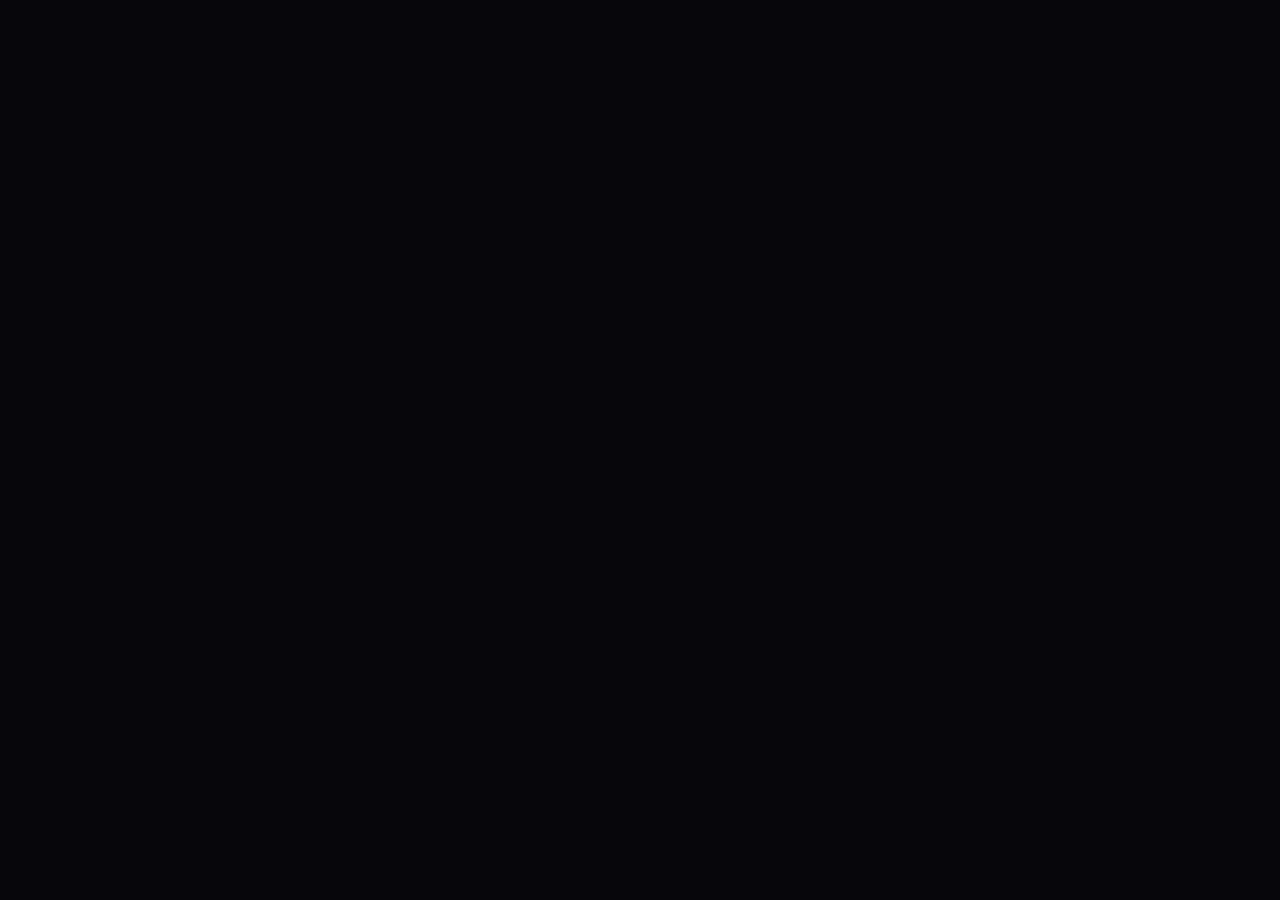
==== index.html @ 4f30ef03 "Update index.html" ====
<!DOCTYPE html>
<html lang="en">
<head>
  <meta charset="UTF-8" />
  <meta name="viewport" content="width=device-width, initial-scale=1.0, maximum-scale=1.0, user-scalable=no, viewport-fit=cover" />
  <meta name="theme-color" content="#07070b" />
  <title>BLACKMOON 0-1-0 // v0.9.9b</title>
  <style>
    :root {
      --ui-hue: 185;
      --accent: hsl(var(--ui-hue), 100%, 50%);
      --accent-glow: hsla(var(--ui-hue), 100%, 50%, 0.45);
      --accent-dim: hsla(var(--ui-hue), 100%, 50%, 0.15);
      --bg-dark: #07070b;
      --panel-bg: rgba(14, 14, 22, 0.92);
      --panel-border: rgba(255, 255, 255, 0.15);
      --text-main: #f5f5fa;
      --text-muted: #8b8b9e;
      --font-mono: "SF Mono", "Consolas", "Monaco", monospace;
    }

    * {
      box-sizing: border-box;
      margin: 0;
      padding: 0;
      user-select: none;
      -webkit-tap-highlight-color: transparent;
    }

    body {
      background-color: var(--bg-dark);
      color: var(--text-main);
      font-family: -apple-system, BlinkMacSystemFont, "Segoe UI", Roboto, sans-serif;
      overflow: hidden;
      height: 100vh;
      width: 100vw;
    }

    #visualizer-canvas {
      position: absolute;
      top: 0;
      left: 0;
      width: 100vw;
      height: 100vh;
      z-index: 1;
      display: block;
    }

    .screen-fade {
      position: absolute;
      inset: 0;
      background: radial-gradient(circle at center, transparent 35%, rgba(5, 5, 8, 0.6) 100%);
      pointer-events: none;
      z-index: 2;
    }

    /* Auto-fading HUD Layer */
    #hud-layer {
      position: absolute;
      inset: 0;
      z-index: 10;
      pointer-events: none;
      transition: opacity 0.6s ease, visibility 0.6s;
      opacity: 1 !important;
      visibility: visible !important;
    }

    #hud-layer.hud-idle {
      opacity: 0 !important;
      visibility: hidden !important;
    }

    header {
      position: absolute;
      top: 16px;
      left: 20px;
      right: 20px;
      display: flex;
      justify-content: space-between;
      align-items: center;
      pointer-events: auto;
    }

    .brand-group {
      display: flex;
      align-items: center;
      gap: 12px;
    }

    .brand-logo-svg {
      height: 32px;
      width: 44px;
      filter: drop-shadow(0 0 6px var(--accent-glow));
    }

    .brand-title {
      font-size: 1.15rem;
      letter-spacing: 3px;
      font-weight: 800;
      text-transform: uppercase;
      line-height: 1.1;
    }

    .brand-title span.accent-text {
      color: var(--accent);
      text-shadow: 0 0 10px var(--accent-glow);
    }

    .brand-sub {
      font-family: var(--font-mono);
      font-size: 0.68rem;
      color: var(--text-muted);
      letter-spacing: 1px;
    }

    .quick-viz-deck {
      display: flex;
      align-items: center;
      gap: 8px;
      background: var(--panel-bg);
      border: 1px solid var(--panel-border);
      border-radius: 6px;
      padding: 4px 10px;
      backdrop-filter: blur(12px);
    }

    .quick-viz-title {
      font-family: var(--font-mono);
      font-size: 0.72rem;
      color: var(--accent);
      min-width: 120px;
      text-align: center;
      text-transform: uppercase;
      letter-spacing: 1px;
    }

    .deck-container {
      position: absolute;
      bottom: 16px;
      left: 16px;
      right: 16px;
      display: flex;
      justify-content: space-between;
      align-items: stretch;
      gap: 14px;
      max-height: 40vh;
      pointer-events: auto;
    }

    .panel {
      background: var(--panel-bg);
      border: 1px solid var(--panel-border);
      border-radius: 8px;
      backdrop-filter: blur(16px);
      padding: 12px;
      display: flex;
      flex-direction: column;
      gap: 8px;
      overflow: hidden;
      flex: 1 1 0px;
      min-width: 250px;
      box-shadow: 0 8px 32px rgba(0, 0, 0, 0.45);
    }

    .panel-title {
      font-family: var(--font-mono);
      font-size: 0.72rem;
      text-transform: uppercase;
      letter-spacing: 1.5px;
      color: var(--accent);
      display: flex;
      justify-content: space-between;
      align-items: center;
      border-bottom: 1px solid var(--panel-border);
      padding-bottom: 6px;
    }

    .playlist-scroll {
      overflow-y: auto;
      flex: 1;
      display: flex;
      flex-direction: column;
      gap: 4px;
      padding-right: 4px;
    }

    .empty-msg {
      font-size: 0.75rem;
      color: var(--text-muted);
      text-align: center;
      margin-top: 25px;
      line-height: 1.4;
    }

    .queue-item {
      padding: 6px 8px;
      border-radius: 4px;
      font-size: 0.78rem;
      background: rgba(255, 255, 255, 0.04);
      cursor: pointer;
      display: flex;
      justify-content: space-between;
      align-items: center;
      transition: background 0.15s ease;
      gap: 6px;
    }

    .queue-item:hover {
      background: rgba(255, 255, 255, 0.08);
    }

    .queue-item.active {
      background: var(--accent-dim);
      border-left: 3px solid var(--accent);
      color: var(--accent);
    }

    .queue-title {
      white-space: nowrap;
      overflow: hidden;
      text-overflow: ellipsis;
      flex: 1;
    }

    .btn-remove-track {
      background: transparent;
      border: none;
      color: var(--text-muted);
      cursor: pointer;
      font-size: 0.8rem;
      padding: 2px 4px;
    }

    .btn-remove-track:hover {
      color: #ff5566;
    }

    .transport-center {
      align-items: center;
      justify-content: space-between;
    }

    .title-wrapper {
      width: 100%;
      overflow: hidden;
      position: relative;
      height: 22px;
      display: flex;
      align-items: center;
      justify-content: center;
    }

    .track-title {
      font-size: 0.95rem;
      font-weight: 700;
      white-space: nowrap;
      letter-spacing: 0.5px;
      display: inline-block;
    }

    .track-artist {
      font-size: 0.75rem;
      color: var(--accent);
      font-family: var(--font-mono);
      margin-top: 2px;
      letter-spacing: 0.5px
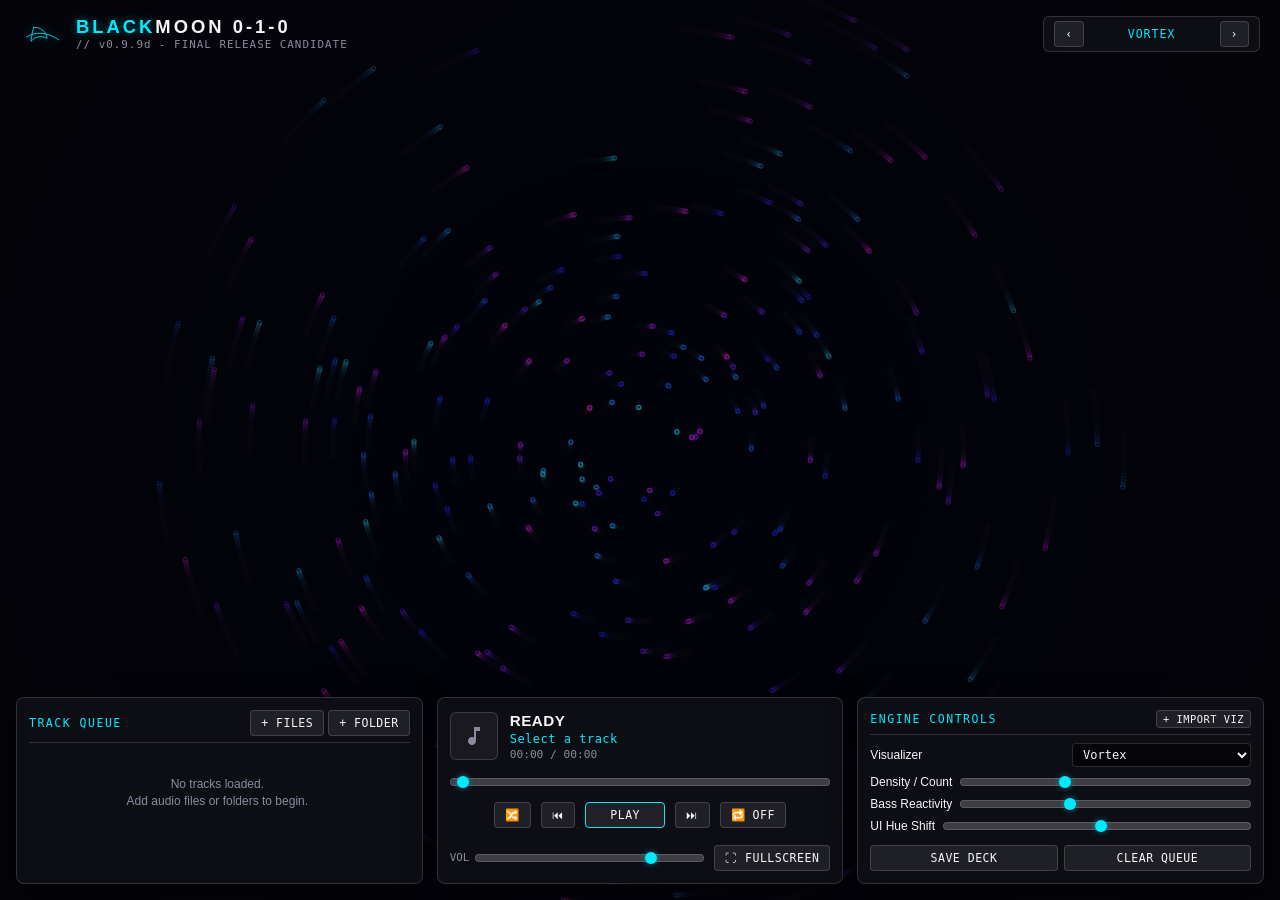
==== commit a7ab5ee2: "Update index.html" ====
--- a/index.html
+++ b/index.html
@@ -1,10 +1,12 @@
+index.html
+
 <!DOCTYPE html>
 <html lang="en">
 <head>
   <meta charset="UTF-8" />
   <meta name="viewport" content="width=device-width, initial-scale=1.0, maximum-scale=1.0, user-scalable=no, viewport-fit=cover" />
   <meta name="theme-color" content="#07070b" />
-  <title>BLACKMOON 0-1-0 // v0.9.9b</title>
+  <title>BLACKMOON 0-1-0 // v0.9.9d - FINAL RELEASE CANDIDATE</title>
   <style>
     :root {
       --ui-hue: 185;
@@ -12,7 +14,7 @@
       --accent-glow: hsla(var(--ui-hue), 100%, 50%, 0.45);
       --accent-dim: hsla(var(--ui-hue), 100%, 50%, 0.15);
       --bg-dark: #07070b;
-      --panel-bg: rgba(14, 14, 22, 0.92);
+      --panel-bg: rgba(14, 14, 22, 0.94);
       --panel-border: rgba(255, 255, 255, 0.15);
       --text-main: #f5f5fa;
       --text-muted: #8b8b9e;
@@ -54,20 +56,17 @@
       z-index: 2;
     }
 
-    /* Auto-fading HUD Layer */
     #hud-layer {
       position: absolute;
       inset: 0;
       z-index: 10;
       pointer-events: none;
-      transition: opacity 0.6s ease, visibility 0.6s;
-      opacity: 1 !important;
-      visibility: visible !important;
+      transition: opacity 0.6s ease;
+      opacity: 1;
     }
 
     #hud-layer.hud-idle {
-      opacity: 0 !important;
-      visibility: hidden !important;
+      opacity: 0;
     }
 
     header {
@@ -143,7 +142,7 @@
       justify-content: space-between;
       align-items: stretch;
       gap: 14px;
-      max-height: 40vh;
+      max-height: 42vh;
       pointer-events: auto;
     }
 
@@ -240,14 +239,54 @@
       justify-content: space-between;
     }
 
+    .now-playing-header {
+      display: flex;
+      align-items: center;
+      gap: 12px;
+      width: 100%;
+    }
+
+    .album-art-thumb {
+      width: 48px;
+      height: 48px;
+      border-radius: 6px;
+      background: rgba(255, 255, 255, 0.05);
+      border: 1px solid var(--panel-border);
+      flex-shrink: 0;
+      display: flex;
+      align-items: center;
+      justify-content: center;
+      overflow: hidden;
+    }
+
+    .album-art-thumb img {
+      width: 100%;
+      height: 100%;
+      object-fit: cover;
+      display: none;
+    }
+
+    .album-art-thumb svg {
+      width: 24px;
+      height: 24px;
+      fill: var(--text-muted);
+    }
+
+    .track-meta-wrap {
+      flex: 1;
+      overflow: hidden;
+      display: flex;
+      flex-direction: column;
+      justify-content: center;
+    }
+
     .title-wrapper {
       width: 100%;
       overflow: hidden;
       position: relative;
-      height: 22px;
+      height: 20px;
       display: flex;
       align-items: center;
-      justify-content: center;
     }
 
     .track-title {
@@ -258,9 +297,1246 @@
       display: inline-block;
     }
 
+    .track-title.marquee {
+      position: absolute;
+      will-change: transform;
+      animation: marquee-scroll 12s linear infinite;
+    }
+
+    @keyframes marquee-scroll {
+      0% { transform: translateX(100%); }
+      100% { transform: translateX(-100%); }
+    }
+
     .track-artist {
       font-size: 0.75rem;
       color: var(--accent);
       font-family: var(--font-mono);
       margin-top: 2px;
-      letter-spacing: 0.5px
+      letter-spacing: 0.5px;
+      white-space: nowrap;
+      overflow: hidden;
+      text-overflow: ellipsis;
+    }
+
+    .track-time {
+      font-family: var(--font-mono);
+      font-size: 0.7rem;
+      color: var(--text-muted);
+      margin-top: 2px;
+    }
+
+    .seek-bar-container {
+      width: 100%;
+      display: flex;
+      align-items: center;
+    }
+
+    .transport-buttons {
+      display: flex;
+      gap: 10px;
+      align-items: center;
+      justify-content: center;
+      width: 100%;
+    }
+
+    .transport-actions-row {
+      width: 100%;
+      display: flex;
+      justify-content: space-between;
+      align-items: center;
+      gap: 10px;
+    }
+
+    .vol-box {
+      display: flex;
+      align-items: center;
+      gap: 6px;
+      flex: 1;
+    }
+
+    .hud-label {
+      font-size: 0.68rem;
+      font-family: var(--font-mono);
+      color: var(--text-muted);
+    }
+
+    button, label.button {
+      background: rgba(255, 255, 255, 0.08);
+      border: 1px solid var(--panel-border);
+      color: var(--text-main);
+      padding: 5px 10px;
+      border-radius: 4px;
+      cursor: pointer;
+      font-size: 0.72rem;
+      font-family: var(--font-mono);
+      text-transform: uppercase;
+      letter-spacing: 0.5px;
+      transition: all 0.2s ease;
+      display: inline-flex;
+      align-items: center;
+      justify-content: center;
+    }
+
+    button:hover, label.button:hover {
+      background: var(--accent);
+      color: #050508;
+      border-color: var(--accent);
+      box-shadow: 0 0 10px var(--accent-glow);
+    }
+
+    button.active-toggle {
+      background: var(--accent-dim);
+      border-color: var(--accent);
+      color: var(--accent);
+    }
+
+    .btn-row {
+      display: flex;
+      gap: 6px;
+    }
+
+    .control-row {
+      display: flex;
+      justify-content: space-between;
+      align-items: center;
+      font-size: 0.75rem;
+      gap: 8px;
+    }
+
+    select, input[type="range"] {
+      background: rgba(0, 0, 0, 0.6);
+      border: 1px solid var(--panel-border);
+      color: var(--text-main);
+      border-radius: 4px;
+      padding: 3px 6px;
+      font-family: var(--font-mono);
+      font-size: 0.75rem;
+      outline: none;
+    }
+
+    input[type="range"] {
+      -webkit-appearance: none;
+      height: 4px;
+      background: rgba(255, 255, 255, 0.2);
+      flex: 1;
+    }
+
+    input[type="range"]::-webkit-slider-thumb {
+      -webkit-appearance: none;
+      width: 12px;
+      height: 12px;
+      border-radius: 50%;
+      background: var(--accent);
+      box-shadow: 0 0 6px var(--accent-glow);
+      cursor: pointer;
+    }
+
+    #file-upload-files, #file-upload-dir, #file-import-viz { display: none; }
+
+    @media (max-width: 860px) {
+      .deck-container {
+        flex-direction: column;
+        max-height: 52vh;
+        overflow-y: auto;
+      }
+      .panel { min-width: 100%; }
+      header { flex-direction: column; gap: 8px; align-items: flex-start; }
+    }
+  </style>
+</head>
+<body>
+
+  <canvas id="visualizer-canvas"></canvas>
+  <div class="screen-fade"></div>
+
+  <div id="hud-layer">
+    <header>
+      <div class="brand-group">
+        <svg class="brand-logo-svg" viewBox="0 0 120 72" aria-hidden="true">
+          <path d="M38 18c18-2 34 12 36 30-14-8-32-6-44 8 2-16 4-30 8-38z" fill="none" stroke="var(--accent)" stroke-width="2.2" stroke-linecap="round"/>
+          <path d="M18 44c28-18 62-10 88 8" fill="none" stroke="var(--accent)" stroke-width="2.2" stroke-linecap="round"/>
+        </svg>
+        <div>
+          <div class="brand-title"><span class="accent-text">BLACK</span>MOON 0-1-0</div>
+          <div class="brand-sub">// v0.9.9d - FINAL RELEASE CANDIDATE</div>
+        </div>
+      </div>
+
+      <div class="quick-viz-deck">
+        <button id="btn-quick-prev" type="button" title="Previous Visualizer">‹</button>
+        <div id="quick-viz-name" class="quick-viz-title">VORTEX</div>
+        <button id="btn-quick-next" type="button" title="Next Visualizer">›</button>
+      </div>
+    </header>
+
+    <div class="deck-container">
+      <!-- PANEL 1: QUEUE -->
+      <div class="panel">
+        <div class="panel-title">
+          <span>Track Queue</span>
+          <div style="display: flex; gap: 4px;">
+            <label for="file-upload-files" class="button" title="Add Audio Files">+ Files</label>
+            <input type="file" id="file-upload-files" multiple accept="audio/*,.mp3,.wav,.ogg,.flac,.m4a" />
+            <label for="file-upload-dir" class="button" title="Add Whole Folder">+ Folder</label>
+            <input type="file" id="file-upload-dir" webkitdirectory directory multiple />
+          </div>
+        </div>
+        <div class="playlist-scroll" id="queue-container">
+          <div class="empty-msg">No tracks loaded.<br>Add audio files or folders to begin.</div>
+        </div>
+      </div>
+
+      <!-- PANEL 2: TRANSPORT -->
+      <div class="panel transport-center">
+        <div class="now-playing-header">
+          <div class="album-art-thumb" id="art-container">
+            <svg id="art-placeholder" viewBox="0 0 24 24">
+              <path d="M12 3v10.55c-.59-.34-1.27-.55-2-.55-2.21 0-4 1.79-4 4s1.79 4 4 4 4-1.79 4-4V7h4V3h-6z"/>
+            </svg>
+            <img id="art-img" alt="Album Cover" />
+          </div>
+
+          <div class="track-meta-wrap">
+            <div class="title-wrapper" id="title-box">
+              <span class="track-title" id="display-title">READY</span>
+            </div>
+            <div class="track-artist" id="display-artist">Select a track</div>
+            <div class="track-time" id="display-time">00:00 / 00:00</div>
+          </div>
+        </div>
+
+        <div class="seek-bar-container">
+          <input type="range" id="slider-seek" min="0" max="100" step="0.1" value="0" />
+        </div>
+
+        <div class="transport-buttons">
+          <button id="btn-shuffle" type="button" title="Shuffle Queue">🔀</button>
+          <button id="btn-prev" type="button" title="Previous Track">⏮</button>
+          <button id="btn-play" type="button" style="min-width: 80px; border-color: var(--accent);" title="Play/Pause">Play</button>
+          <button id="btn-next" type="button" title="Next Track">⏭</button>
+          <button id="btn-repeat" type="button" title="Repeat Mode">🔁 Off</button>
+        </div>
+
+        <div class="transport-actions-row">
+          <div class="vol-box">
+            <span class="hud-label">VOL</span>
+            <input type="range" id="slider-volume" min="0" max="1" step="0.01" value="0.8" />
+          </div>
+          <button id="btn-fullscreen" type="button" title="Toggle Fullscreen (F11)">⛶ Fullscreen</button>
+        </div>
+      </div>
+
+      <!-- PANEL 3: CONTROLS -->
+      <div class="panel">
+        <div class="panel-title">
+          <span>Engine Controls</span>
+          <label for="file-import-viz" class="button" style="padding: 2px 6px; font-size: 0.65rem;" title="Import .milk or .json preset">+ Import Viz</label>
+          <input type="file" id="file-import-viz" accept=".milk,.json,.txt" />
+        </div>
+        <div class="control-row">
+          <span>Visualizer</span>
+          <select id="select-engine">
+            <option value="vortex">Vortex</option>
+            <option value="warp">Hyperspace (Classic)</option>
+            <option value="bars">Spectrum Bars (Grok)</option>
+            <option value="cybergrid">Reactive Cyber Grid</option>
+            <option value="nebula">Nebula</option>
+            <option value="starfield">Starfield (Color)</option>
+            <option value="ring">Ring</option>
+            <option value="tunnel">Tunnel</option>
+            <option value="oscilloscope">Oscilloscope</option>
+            <option value="quantum">Quantum Pulse</option>
+          </select>
+        </div>
+        <div class="control-row">
+          <span>Density / Count</span>
+          <input type="range" id="slider-density" min="0.2" max="2.5" step="0.1" value="1.0" />
+        </div>
+        <div class="control-row">
+          <span>Bass Reactivity</span>
+          <input type="range" id="slider-reactivity" min="0.5" max="3.5" step="0.1" value="1.6" />
+        </div>
+        <div class="control-row">
+          <span>UI Hue Shift</span>
+          <input type="range" id="slider-app-hue" min="0" max="360" step="1" value="185" />
+        </div>
+        <div class="btn-row" style="margin-top: 4px;">
+          <button id="btn-save-preset" style="flex: 1;">Save Deck</button>
+          <button id="btn-clear-queue" style="flex: 1;">Clear Queue</button>
+        </div>
+      </div>
+    </div>
+  </div>
+
+  <audio id="audio-player"></audio>
+
+  <script>
+    // Immediate canvas sizing to prevent race condition before DOMContentLoaded
+    const initialCanvas = document.getElementById("visualizer-canvas");
+    if (initialCanvas) {
+      initialCanvas.width = window.innerWidth || 1280;
+      initialCanvas.height = window.innerHeight || 720;
+    }
+
+    window.addEventListener("DOMContentLoaded", () => {
+      /* =========================================================
+         AUDIO CONTEXT & PIPELINE
+         ========================================================= */
+      const audio = document.getElementById("audio-player");
+      let audioCtx = null;
+      let analyser = null;
+      let sourceNode = null;
+      let gainNode = null;
+      let freqData = null;
+      let timeData = null;
+
+      function initAudioGraph() {
+        if (!audioCtx) {
+          try {
+            audioCtx = new (window.AudioContext || window.webkitAudioContext)();
+            analyser = audioCtx.createAnalyser();
+            analyser.fftSize = 512;
+            analyser.smoothingTimeConstant = 0.85;
+
+            gainNode = audioCtx.createGain();
+            gainNode.gain.value = appState.volume;
+
+            sourceNode = audioCtx.createMediaElementSource(audio);
+            sourceNode.connect(analyser);
+            analyser.connect(gainNode);
+            gainNode.connect(audioCtx.destination);
+
+            freqData = new Uint8Array(analyser.frequencyBinCount);
+            timeData = new Uint8Array(analyser.fftSize);
+          } catch (e) {
+            console.warn("AudioContext init deferred:", e);
+          }
+        }
+        if (audioCtx && audioCtx.state === "suspended") {
+          audioCtx.resume();
+        }
+      }
+
+      /* =========================================================
+         ID3 METADATA PARSER
+         ========================================================= */
+      function readID3Tags(file) {
+        return new Promise((resolve) => {
+          try {
+            const headSlice = file.slice(0, 131072);
+            const reader = new FileReader();
+
+            reader.onload = (e) => {
+              try {
+                const buffer = e.target.result;
+                const view = new DataView(buffer);
+
+                if (view.byteLength >= 10 && view.getUint8(0) === 0x49 && view.getUint8(1) === 0x44 && view.getUint8(2) === 0x33) {
+                  let title = "";
+                  let artist = "";
+                  let albumArtUrl = null;
+                  let offset = 10;
+                  const totalSize = Math.min(view.byteLength, 131072);
+
+                  while (offset < totalSize - 10) {
+                    const frameId = String.fromCharCode(
+                      view.getUint8(offset),
+                      view.getUint8(offset + 1),
+                      view.getUint8(offset + 2),
+                      view.getUint8(offset + 3)
+                    );
+
+                    if (!/^[A-Z0-9]{4}$/.test(frameId)) break;
+
+                    const frameSize = view.getUint32(offset + 4);
+                    if (frameSize <= 0 || offset + 10 + frameSize > totalSize) break;
+
+                    const encoding = view.getUint8(offset + 10);
+                    const frameDataOffset = offset + 11;
+                    const frameDataSize = frameSize - 1;
+
+                    if (frameId === "TIT2") {
+                      try {
+                        const raw = new Uint8Array(buffer, frameDataOffset, frameDataSize);
+                        title = (encoding === 1 || encoding === 2 ? new TextDecoder("utf-16") : new TextDecoder("utf-8")).decode(raw).replace(/\0/g, "").trim();
+                      } catch (_) {}
+                    }
+
+                    if (frameId === "TPE1") {
+                      try {
+                        const raw = new Uint8Array(buffer, frameDataOffset, frameDataSize);
+                        artist = (encoding === 1 || encoding === 2 ? new TextDecoder("utf-16") : new TextDecoder("utf-8")).decode(raw).replace(/\0/g, "").trim();
+                      } catch (_) {}
+                    }
+
+                    if (frameId === "APIC" && !albumArtUrl) {
+                      try {
+                        let cursor = frameDataOffset;
+                        let mime = "";
+                        while (cursor < frameDataOffset + frameDataSize && view.getUint8(cursor) !== 0) {
+                          mime += String.fromCharCode(view.getUint8(cursor));
+                          cursor++;
+                        }
+                        cursor++;
+                        cursor++;
+
+                        if (encoding === 1 || encoding === 2) {
+                          while (cursor < frameDataOffset + frameDataSize - 1) {
+                            if (view.getUint8(cursor) === 0 && view.getUint8(cursor + 1) === 0) {
+                              cursor += 2;
+                              break;
+                            }
+                            cursor += 2;
+                          }
+                        } else {
+                          while (cursor < frameDataOffset + frameDataSize && view.getUint8(cursor) !== 0) {
+                            cursor++;
+                          }
+                          cursor++;
+                        }
+
+                        const imageBytes = new Uint8Array(buffer, cursor, (frameDataOffset + frameDataSize) - cursor);
+                        if (imageBytes.length > 0) {
+                          const blob = new Blob([imageBytes], { type: mime || "image/jpeg" });
+                          albumArtUrl = URL.createObjectURL(blob);
+                        }
+                      } catch (_) {}
+                    }
+
+                    offset += 10 + frameSize;
+                  }
+
+                  if (title || artist || albumArtUrl) {
+                    return resolve({ title: title || null, artist: artist || null, albumArtUrl });
+                  }
+                }
+              } catch (_) {}
+              resolve({ title: null, artist: null, albumArtUrl: null });
+            };
+
+            reader.onerror = () => resolve({ title: null, artist: null, albumArtUrl: null });
+            reader.readAsArrayBuffer(headSlice);
+          } catch (_) {
+            resolve({ title: null, artist: null, albumArtUrl: null });
+          }
+        });
+      }
+
+      function parseTrackMeta(fileName) {
+        const clean = fileName.replace(/\.[^/.]+$/, "");
+        if (clean.includes(" - ")) {
+          const parts = clean.split(" - ");
+          return {
+            artist: parts[0].trim() || "Unknown Artist",
+            title: parts.slice(1).join(" - ").trim() || clean
+          };
+        }
+        return { artist: "Unknown Artist", title: clean };
+      }
+
+      /* =========================================================
+         STATE & CONFIG PERSISTENCE
+         ========================================================= */
+      const STORAGE_KEY = "bm_099d_state";
+      const MODES = [
+        "vortex", "warp", "bars", "cybergrid", 
+        "nebula", "starfield", "ring", "tunnel", 
+        "oscilloscope", "quantum"
+      ];
+
+      let appState = {
+        mode: "vortex",
+        density: 1.0,
+        reactivity: 1.6,
+        hue: 185,
+        shuffle: false,
+        repeat: "off",
+        volume: 0.8
+      };
+
+      function loadSavedConfig() {
+        try {
+          const saved = JSON.parse(localStorage.getItem(STORAGE_KEY));
+          if (saved) Object.assign(appState, saved);
+        } catch (e) {}
+
+        applyAppHue(appState.hue);
+        const selEngine = document.getElementById("select-engine");
+        if (selEngine) selEngine.value = appState.mode;
+        const sDensity = document.getElementById("slider-density");
+        if (sDensity) sDensity.value = appState.density;
+        const sReact = document.getElementById("slider-reactivity");
+        if (sReact) sReact.value = appState.reactivity;
+        const sHue = document.getElementById("slider-app-hue");
+        if (sHue) sHue.value = appState.hue;
+        const sVol = document.getElementById("slider-volume");
+        if (sVol) sVol.value = appState.volume;
+
+        updateQuickVizTitle();
+        updateShuffleBtn();
+        updateRepeatBtn();
+      }
+
+      function saveConfig() {
+        try {
+          localStorage.setItem(STORAGE_KEY, JSON.stringify(appState));
+        } catch (e) {}
+      }
+
+      function applyAppHue(hueVal) {
+        document.documentElement.style.setProperty("--ui-hue", hueVal);
+        appState.hue = hueVal;
+      }
+
+      /* =========================================================
+         AUTO-FADE HUD CONTROLLER
+         ========================================================= */
+      const hudLayer = document.getElementById("hud-layer");
+      let idleTimeout = null;
+
+      function resetIdleTimer() {
+        if (!hudLayer) return;
+        hudLayer.classList.remove("hud-idle");
+        clearTimeout(idleTimeout);
+        if (audio && !audio.paused) {
+          idleTimeout = setTimeout(() => {
+            hudLayer.classList.add("hud-idle");
+          }, 3500);
+        }
+      }
+
+      window.addEventListener("mousemove", resetIdleTimer);
+      window.addEventListener("mousedown", resetIdleTimer);
+      window.addEventListener("touchstart", resetIdleTimer);
+      window.addEventListener("keydown", resetIdleTimer);
+
+      /* =========================================================
+         QUEUE & NOW PLAYING CONTROLLER
+         ========================================================= */
+      let queue = [];
+      let currentTrackIdx = -1;
+      let shuffleBag = [];
+
+      const fileUploadFiles = document.getElementById("file-upload-files");
+      const fileUploadDir = document.getElementById("file-upload-dir");
+      const fileImportViz = document.getElementById("file-import-viz");
+      const queueContainer = document.getElementById("queue-container");
+      const displayTitle = document.getElementById("display-title");
+      const displayArtist = document.getElementById("display-artist");
+      const displayTime = document.getElementById("display-time");
+      const artImg = document.getElementById("art-img");
+      const artPlaceholder = document.getElementById("art-placeholder");
+      const titleBox = document.getElementById("title-box");
+
+      const btnPlay = document.getElementById("btn-play");
+      const btnPrev = document.getElementById("btn-prev");
+      const btnNext = document.getElementById("btn-next");
+      const btnShuffle = document.getElementById("btn-shuffle");
+      const btnRepeat = document.getElementById("btn-repeat");
+      const btnClearQueue = document.getElementById("btn-clear-queue");
+      const btnFullscreen = document.getElementById("btn-fullscreen");
+      const sliderSeek = document.getElementById("slider-seek");
+      const sliderVol = document.getElementById("slider-volume");
+
+      async function appendAudioFiles(files) {
+        if (!files || !files.length) return;
+        const incoming = Array.from(files).filter(f => f.type.startsWith("audio/") || /\.(mp3|wav|ogg|flac|m4a)$/i.test(f.name));
+        if (!incoming.length) return;
+
+        const wasEmpty = queue.length === 0;
+
+        for (const f of incoming) {
+          const fallback = parseTrackMeta(f.name);
+          const trackItem = {
+            title: fallback.title,
+            artist: fallback.artist,
+            albumArtUrl: null,
+            file: f,
+            url: null
+          };
+
+          queue.push(trackItem);
+          const itemIndex = queue.length - 1;
+
+          readID3Tags(f).then((tags) => {
+            if (tags.title) trackItem.title = tags.title;
+            if (tags.artist) trackItem.artist = tags.artist;
+            if (tags.albumArtUrl) trackItem.albumArtUrl = tags.albumArtUrl;
+
+            if (currentTrackIdx === itemIndex) {
+              displayTitle.textContent = trackItem.title;
+              displayArtist.textContent = trackItem.artist;
+              updateArtThumbnail(trackItem.albumArtUrl);
+              checkMarquee();
+            }
+            renderQueue();
+          });
+        }
+
+        renderQueue();
+
+        if (wasEmpty && currentTrackIdx === -1) {
+          loadTrack(0, true);
+        }
+      }
+
+      function updateArtThumbnail(artUrl) {
+        if (artUrl) {
+          artImg.src = artUrl;
+          artImg.style.display = "block";
+          artPlaceholder.style.display = "none";
+        } else {
+          artImg.src = "";
+          artImg.style.display = "none";
+          artPlaceholder.style.display = "block";
+        }
+      }
+
+      if (fileUploadFiles) fileUploadFiles.addEventListener("change", (e) => appendAudioFiles(e.target.files));
+      if (fileUploadDir) fileUploadDir.addEventListener("change", (e) => appendAudioFiles(e.target.files));
+
+      if (fileImportViz) {
+        fileImportViz.addEventListener("change", (e) => {
+          const file = e.target.files[0];
+          if (!file) return;
+
+          const reader = new FileReader();
+          reader.onload = (event) => {
+            try {
+              const content = event.target.result;
+              const parsed = JSON.parse(content);
+              if (parsed.reactivity) appState.reactivity = parseFloat(parsed.reactivity);
+              if (parsed.hue) applyAppHue(parseInt(parsed.hue, 10));
+              if (parsed.density) appState.density = parseFloat(parsed.density);
+              if (parsed.mode && MODES.includes(parsed.mode)) appState.mode = parsed.mode;
+              saveConfig();
+              loadSavedConfig();
+            } catch (_) {
+              appState.mode = "quantum";
+              saveConfig();
+              loadSavedConfig();
+            }
+          };
+          reader.readAsText(file);
+        });
+      }
+
+      function renderQueue() {
+        if (!queueContainer) return;
+        queueContainer.innerHTML = "";
+        if (!queue.length) {
+          queueContainer.innerHTML = `<div class="empty-msg">No tracks loaded.<br>Add audio files or folders to begin.</div>`;
+          return;
+        }
+
+        queue.forEach((item, idx) => {
+          const el = document.createElement("div");
+          el.className = `queue-item ${idx === currentTrackIdx ? "active" : ""}`;
+
+          const spanTitle = document.createElement("span");
+          spanTitle.className = "queue-title";
+          spanTitle.textContent = `${idx + 1}. ${item.artist} - ${item.title}`;
+          spanTitle.addEventListener("click", () => loadTrack(idx, true));
+
+          const btnRemove = document.createElement("button");
+          btnRemove.className = "btn-remove-track";
+          btnRemove.innerHTML = "✕";
+          btnRemove.title = "Remove Track";
+          btnRemove.addEventListener("click", (e) => {
+            e.stopPropagation();
+            removeTrack(idx);
+          });
+
+          el.appendChild(spanTitle);
+          el.appendChild(btnRemove);
+          queueContainer.appendChild(el);
+        });
+      }
+
+      function removeTrack(idx) {
+        if (idx < 0 || idx >= queue.length) return;
+        if (queue[idx].url) URL.revokeObjectURL(queue[idx].url);
+        if (queue[idx].albumArtUrl) URL.revokeObjectURL(queue[idx].albumArtUrl);
+
+        if (idx === currentTrackIdx) {
+          audio.pause();
+          audio.src = "";
+          queue.splice(idx, 1);
+          if (queue.length > 0) {
+            loadTrack(Math.min(idx, queue.length - 1), true);
+          } else {
+            currentTrackIdx = -1;
+            displayTitle.textContent = "READY";
+            displayArtist.textContent = "Select a track";
+            updateArtThumbnail(null);
+            btnPlay.textContent = "Play";
+            renderQueue();
+          }
+        } else {
+          if (idx < currentTrackIdx) currentTrackIdx--;
+          queue.splice(idx, 1);
+          renderQueue();
+        }
+      }
+
+      if (btnClearQueue) {
+        btnClearQueue.addEventListener("click", () => {
+          audio.pause();
+          audio.src = "";
+          queue.forEach(t => {
+            if (t.url) URL.revokeObjectURL(t.url);
+            if (t.albumArtUrl) URL.revokeObjectURL(t.albumArtUrl);
+          });
+          queue = [];
+          currentTrackIdx = -1;
+          displayTitle.textContent = "READY";
+          displayArtist.textContent = "Select a track";
+          displayTime.textContent = "00:00 / 00:00";
+          updateArtThumbnail(null);
+          btnPlay.textContent = "Play";
+          renderQueue();
+        });
+      }
+
+      function loadTrack(idx, autoPlay = false) {
+        if (idx < 0 || idx >= queue.length) return;
+
+        initAudioGraph();
+
+        if (currentTrackIdx !== -1 && queue[currentTrackIdx] && queue[currentTrackIdx].url) {
+          URL.revokeObjectURL(queue[currentTrackIdx].url);
+          queue[currentTrackIdx].url = null;
+        }
+
+        currentTrackIdx = idx;
+        const track = queue[currentTrackIdx];
+        track.url = URL.createObjectURL(track.file);
+
+        audio.src = track.url;
+        displayTitle.textContent = track.title;
+        displayArtist.textContent = track.artist;
+        updateArtThumbnail(track.albumArtUrl);
+        checkMarquee();
+        renderQueue();
+
+        if (autoPlay) {
+          audio.play().catch(e => console.warn("Auto-play gesture required:", e));
+          btnPlay.textContent = "Pause";
+          resetIdleTimer();
+        }
+      }
+
+      function checkMarquee() {
+        if (!displayTitle || !titleBox) return;
+        displayTitle.classList.remove("marquee");
+        if (displayTitle.offsetWidth > titleBox.offsetWidth) {
+          displayTitle.classList.add("marquee");
+        }
+      }
+      window.addEventListener("resize", checkMarquee);
+
+      /* =========================================================
+         TRANSPORT CONTROLS
+         ========================================================= */
+      btnPlay.addEventListener("click", () => {
+        initAudioGraph();
+        if (!queue.length) return;
+
+        if (audio.paused) {
+          audio.play();
+          btnPlay.textContent = "Pause";
+          resetIdleTimer();
+        } else {
+          audio.pause();
+          btnPlay.textContent = "Play";
+          hudLayer.classList.remove("hud-idle");
+        }
+      });
+
+      function advanceTrack(direction = 1) {
+        if (!queue.length) return;
+
+        if (appState.shuffle) {
+          if (!shuffleBag.length) {
+            shuffleBag = queue.map((_, i) => i).filter(i => i !== currentTrackIdx);
+          }
+          if (shuffleBag.length) {
+            const randBagIdx = Math.floor(Math.random() * shuffleBag.length);
+            const nextIdx = shuffleBag.splice(randBagIdx, 1)[0];
+            loadTrack(nextIdx, true);
+            return;
+          }
+        }
+
+        let targetIdx = currentTrackIdx + direction;
+        if (targetIdx >= queue.length) {
+          if (appState.repeat === "all") targetIdx = 0;
+          else return;
+        } else if (targetIdx < 0) {
+          targetIdx = queue.length - 1;
+        }
+
+        loadTrack(targetIdx, true);
+      }
+
+      btnNext.addEventListener("click", () => advanceTrack(1));
+      btnPrev.addEventListener("click", () => advanceTrack(-1));
+
+      btnShuffle.addEventListener("click", () => {
+        appState.shuffle = !appState.shuffle;
+        shuffleBag = [];
+        updateShuffleBtn();
+        saveConfig();
+      });
+
+      function updateShuffleBtn() {
+        btnShuffle.classList.toggle("active-toggle", appState.shuffle);
+      }
+
+      btnRepeat.addEventListener("click", () => {
+        if (appState.repeat === "off") appState.repeat = "one";
+        else if (appState.repeat === "one") appState.repeat = "all";
+        else appState.repeat = "off";
+        updateRepeatBtn();
+        saveConfig();
+      });
+
+      function updateRepeatBtn() {
+        btnRepeat.textContent = `🔁 ${appState.repeat.toUpperCase()}`;
+        btnRepeat.classList.toggle("active-toggle", appState.repeat !== "off");
+      }
+
+      audio.addEventListener("ended", () => {
+        if (appState.repeat === "one") {
+          audio.currentTime = 0;
+          audio.play();
+        } else {
+          advanceTrack(1);
+        }
+      });
+
+      audio.addEventListener("timeupdate", () => {
+        if (!audio.duration) return;
+        sliderSeek.value = (audio.currentTime / audio.duration) * 100;
+        displayTime.textContent = `${formatTime(audio.currentTime)} / ${formatTime(audio.duration)}`;
+      });
+
+      sliderSeek.addEventListener("input", (e) => {
+        if (audio.duration) {
+          audio.currentTime = (parseFloat(e.target.value) / 100) * audio.duration;
+        }
+      });
+
+      sliderVol.addEventListener("input", (e) => {
+        const vol = parseFloat(e.target.value);
+        appState.volume = vol;
+        if (gainNode) gainNode.gain.value = vol;
+        saveConfig();
+      });
+
+      btnFullscreen.addEventListener("click", toggleFullscreen);
+      window.addEventListener("keydown", (e) => {
+        if (e.key === "F11") {
+          e.preventDefault();
+          toggleFullscreen();
+        }
+      });
+
+      function toggleFullscreen() {
+        if (!document.fullscreenElement) {
+          document.documentElement.requestFullscreen().catch(() => {});
+          btnFullscreen.textContent = "Exit Full";
+        } else {
+          document.exitFullscreen().catch(() => {});
+          btnFullscreen.textContent = "⛶ Fullscreen";
+        }
+      }
+
+      function formatTime(sec) {
+        const m = Math.floor(sec / 60);
+        const s = Math.floor(sec % 60);
+        return `${String(m).padStart(2, "0")}:${String(s).padStart(2, "0")}`;
+      }
+
+      /* =========================================================
+         ENGINE SELECTION
+         ========================================================= */
+      const selectEngine = document.getElementById("select-engine");
+      const quickVizName = document.getElementById("quick-viz-name");
+      const btnQuickPrev = document.getElementById("btn-quick-prev");
+      const btnQuickNext = document.getElementById("btn-quick-next");
+      const sliderDensity = document.getElementById("slider-density");
+      const sliderHue = document.getElementById("slider-app-hue");
+      const sliderReactivity = document.getElementById("slider-reactivity");
+      const btnSavePreset = document.getElementById("btn-save-preset");
+
+      function setVisualizerMode(mode) {
+        if (!MODES.includes(mode)) return;
+        appState.mode = mode;
+        if (selectEngine) selectEngine.value = mode;
+        updateQuickVizTitle();
+        saveConfig();
+      }
+
+      function updateQuickVizTitle() {
+        if (quickVizName) quickVizName.textContent = appState.mode.toUpperCase();
+      }
+
+      if (selectEngine) selectEngine.addEventListener("change", (e) => setVisualizerMode(e.target.value));
+
+      if (btnQuickNext) {
+        btnQuickNext.addEventListener("click", () => {
+          const idx = (MODES.indexOf(appState.mode) + 1) % MODES.length;
+          setVisualizerMode(MODES[idx]);
+        });
+      }
+
+      if (btnQuickPrev) {
+        btnQuickPrev.addEventListener("click", () => {
+          const idx = (MODES.indexOf(appState.mode) - 1 + MODES.length) % MODES.length;
+          setVisualizerMode(MODES[idx]);
+        });
+      }
+
+      if (sliderDensity) {
+        sliderDensity.addEventListener("input", (e) => {
+          appState.density = parseFloat(e.target.value);
+          saveConfig();
+        });
+      }
+
+      if (sliderHue) {
+        sliderHue.addEventListener("input", (e) => {
+          applyAppHue(parseInt(e.target.value, 10));
+          saveConfig();
+        });
+      }
+
+      if (sliderReactivity) {
+        sliderReactivity.addEventListener("input", (e) => {
+          appState.reactivity = parseFloat(e.target.value);
+          saveConfig();
+        });
+      }
+
+      if (btnSavePreset) {
+        btnSavePreset.addEventListener("click", () => {
+          saveConfig();
+          btnSavePreset.textContent = "Saved!";
+          setTimeout(() => btnSavePreset.textContent = "Save Deck", 1200);
+        });
+      }
+
+      /* =========================================================
+         CANVAS ENGINE (PROTECTED INITIALIZATION)
+         ========================================================= */
+      const canvas = document.getElementById("visualizer-canvas");
+      const ctx = canvas.getContext("2d");
+
+      function resizeCanvas() {
+        canvas.width = window.innerWidth || 1280;
+        canvas.height = window.innerHeight || 720;
+      }
+      window.addEventListener("resize", resizeCanvas);
+      resizeCanvas();
+
+      const MAX_PARTICLES = 500;
+      const particles = Array.from({ length: MAX_PARTICLES }, () => ({
+        x: (Math.random() - 0.5) * 1600,
+        y: (Math.random() - 0.5) * 1200,
+        z: Math.random() * 1000 + 1,
+        angle: Math.random() * Math.PI * 2,
+        radius: Math.random() * 450 + 40
+      }));
+
+      const barPeaks = new Array(64).fill(0);
+      let globalTick = 0;
+
+      function renderFrame() {
+        requestAnimationFrame(renderFrame);
+
+        let bass = 0;
+        let mid = 0;
+
+        if (analyser && freqData && timeData) {
+          analyser.getByteFrequencyData(freqData);
+          analyser.getByteTimeDomainData(timeData);
+
+          let bSum = 0; for (let i = 0; i < 20; i++) bSum += freqData[i];
+          bass = (bSum / 20) / 255;
+
+          let mSum = 0; for (let i = 20; i < 90; i++) mSum += freqData[i];
+          mid = (mSum / 70) / 255;
+        }
+
+        const effectiveBass = bass * appState.reactivity;
+        const activeCount = Math.floor(250 * appState.density);
+        const cx = (canvas.width || 1280) / 2;
+        const cy = (canvas.height || 720) / 2;
+        const currentHue = appState.hue;
+
+        ctx.fillStyle = "rgba(7, 7, 11, 0.28)";
+        ctx.fillRect(0, 0, canvas.width, canvas.height);
+
+        globalTick += 0.01 + (effectiveBass * 0.04);
+
+        switch (appState.mode) {
+          case "vortex": {
+            ctx.save();
+            ctx.translate(cx, cy);
+            for (let i = 0; i < activeCount; i++) {
+              const p = particles[i];
+              p.angle += 0.006 + (effectiveBass * 0.02);
+              const r = p.radius + Math.sin(globalTick + i) * 35 * effectiveBass;
+              const px = Math.cos(p.angle) * r;
+              const py = Math.sin(p.angle) * r;
+
+              const hue = (currentHue + (i * 0.5) + (effectiveBass * 60)) % 360;
+              ctx.strokeStyle = `hsla(${hue}, 90%, 55%, ${0.3 + effectiveBass * 0.7})`;
+              ctx.lineWidth = 1.2 + effectiveBass * 3;
+
+              ctx.beginPath();
+              ctx.arc(px, py, 2 + effectiveBass * 6, 0, Math.PI * 2);
+              ctx.stroke();
+            }
+            ctx.restore();
+            break;
+          }
+
+          case "warp": {
+            ctx.save();
+            ctx.translate(cx, cy);
+            const warpSpeed = 8 + (effectiveBass * 45);
+            for (let i = 0; i < activeCount; i++) {
+              const p = particles[i];
+              const prevZ = p.z;
+              p.z -= warpSpeed;
+
+              if (p.z <= 1) {
+                p.z = 1000;
+                p.x = (Math.random() - 0.5) * canvas.width * 2;
+                p.y = (Math.random() - 0.5) * canvas.height * 2;
+                continue;
+              }
+
+              const k = 220 / p.z;
+              const px = p.x * k;
+              const py = p.y * k;
+
+              const pk = 220 / prevZ;
+              const ppx = p.x * pk;
+              const ppy = p.y * pk;
+
+              const bright = (1 - p.z / 1000);
+              ctx.strokeStyle = `rgba(255, 255, 255, ${bright * (0.4 + effectiveBass * 0.6)})`;
+              ctx.lineWidth = Math.max(1, (1 - p.z / 1000) * 3 * (1 + effectiveBass * 0.8));
+
+              ctx.beginPath();
+              ctx.moveTo(ppx, ppy);
+              ctx.lineTo(px, py);
+              ctx.stroke();
+            }
+            ctx.restore();
+            break;
+          }
+
+          case "bars": {
+            ctx.save();
+            const barCount = Math.floor(48 * Math.min(1.5, appState.density));
+            const totalWidth = canvas.width * 0.75;
+            const barWidth = (totalWidth / barCount) * 0.7;
+            const gap = (totalWidth / barCount) * 0.3;
+            const startX = (canvas.width - totalWidth) / 2;
+            const baseHeight = canvas.height * 0.65;
+
+            for (let i = 0; i < barCount; i++) {
+              const freqVal = freqData ? (freqData[i * 2] / 255) : 0;
+              const h = Math.max(4, freqVal * baseHeight * appState.reactivity);
+              const x = startX + i * (barWidth + gap);
+              const y = canvas.height * 0.78 - h;
+
+              if (h > barPeaks[i]) barPeaks[i] = h;
+              else barPeaks[i] = Math.max(0, barPeaks[i] - 3.5);
+
+              const hue = (currentHue + (i * 3)) % 360;
+              ctx.fillStyle = `hsl(${hue}, 95%, 60%)`;
+              ctx.fillRect(x, y, barWidth, h);
+
+              ctx.fillStyle = "#ffffff";
+              ctx.fillRect(x, canvas.height * 0.78 - barPeaks[i] - 3, barWidth, 3);
+            }
+            ctx.restore();
+            break;
+          }
+
+          case "cybergrid": {
+            ctx.save();
+            const horizon = cy + Math.sin(globalTick) * 20 * effectiveBass;
+            ctx.strokeStyle = `hsla(${currentHue}, 90%, 55%, ${0.3 + effectiveBass * 0.6})`;
+            ctx.lineWidth = 1.2 + effectiveBass * 2.5;
+
+            const cols = Math.floor(22 * appState.density);
+            for (let i = -cols; i <= cols; i++) {
+              ctx.beginPath();
+              ctx.moveTo(cx + (i * 12), horizon);
+              ctx.lineTo(cx + (i * 90) * (1 + effectiveBass * 0.3), canvas.height);
+              ctx.stroke();
+            }
+
+            const rows = Math.floor(14 * appState.density);
+            for (let i = 0; i < rows; i++) {
+              const yProg = Math.pow((i + (globalTick * 3) % 1) / rows, 2);
+              const lineY = horizon + yProg * (canvas.height - horizon);
+              
+              ctx.beginPath();
+              for (let x = 0; x <= canvas.width; x += 30) {
+                const waveKick = Math.sin((x * 0.01) + globalTick * 4) * 25 * effectiveBass;
+                if (x === 0) ctx.moveTo(x, lineY + waveKick);
+                else ctx.lineTo(x, lineY + waveKick);
+              }
+              ctx.stroke();
+            }
+            ctx.restore();
+            break;
+          }
+
+          case "nebula": {
+            ctx.save();
+            ctx.translate(cx, cy);
+            const cloudCount = Math.floor(8 * appState.density);
+            for (let i = 0; i < cloudCount; i++) {
+              const angle = (i / cloudCount) * Math.PI * 2 + globalTick * 0.4;
+              const dist = 120 + Math.sin(globalTick + i) * 80 * effectiveBass;
+              const x = Math.cos(angle) * dist;
+              const y = Math.sin(angle) * dist;
+
+              const grad = ctx.createRadialGradient(x, y, 10, x, y, 170 + effectiveBass * 140);
+              const hue = (currentHue + i * 28) % 360;
+              grad.addColorStop(0, `hsla(${hue}, 95%, 55%, ${0.28 + effectiveBass * 0.45})`);
+              grad.addColorStop(1, "rgba(7, 7, 11, 0)");
+
+            ctx.fillStyle = grad;
+            ctx.beginPath();
+            ctx.arc(x, y, 210 + effectiveBass * 140, 0, Math.PI * 2);
+            ctx.fill();
+          }
+          ctx.restore();
+          break;
+        }
+
+        case "starfield": {
+          ctx.save();
+          ctx.translate(cx, cy);
+          for (let i = 0; i < activeCount; i++) {
+            const p = particles[i];
+            p.z -= 4 + (effectiveBass * 28);
+            if (p.z <= 1) {
+              p.z = 1000;
+              p.x = (Math.random() - 0.5) * canvas.width * 2;
+              p.y = (Math.random() - 0.5) * canvas.height * 2;
+            }
+
+            const k = 250 / p.z;
+            const px = p.x * k;
+            const py = p.y * k;
+            const size = Math.max(1, (1 - p.z / 1000) * 5 * (1 + effectiveBass * 1.5));
+
+            const hue = (currentHue + (1 - p.z / 1000) * 80) % 360;
+            ctx.fillStyle = `hsla(${hue}, 90%, 65%, ${1 - p.z / 1000})`;
+            ctx.beginPath();
+            ctx.arc(px, py, size, 0, Math.PI * 2);
+            ctx.fill();
+          }
+          ctx.restore();
+          break;
+        }
+
+        case "ring": {
+          ctx.save();
+          ctx.translate(cx, cy);
+          const baseRadius = Math.min(cx, cy) * 0.4;
+          const points = Math.floor(120 * appState.density);
+          ctx.beginPath();
+          for (let i = 0; i <= points; i++) {
+            const angle = (i / points) * Math.PI * 2;
+            const freqVal = freqData ? (freqData[i % freqData.length] / 255) : 0;
+            const r = baseRadius + (freqVal * 130 * effectiveBass);
+            const x = Math.cos(angle) * r;
+            const y = Math.sin(angle) * r;
+            if (i === 0) ctx.moveTo(x, y);
+            else ctx.lineTo(x, y);
+          }
+          ctx.closePath();
+          ctx.strokeStyle = `hsl(${currentHue}, 100%, 60%)`;
+          ctx.lineWidth = 2 + effectiveBass * 4;
+          ctx.stroke();
+          ctx.restore();
+          break;
+        }
+
+        case "tunnel": {
+          ctx.save();
+          ctx.translate(cx, cy);
+          const rings = Math.floor(12 * appState.density);
+          for (let i = 1; i <= rings; i++) {
+            const progress = (i / rings + (globalTick * 0.5)) % 1;
+            const r = progress * Math.min(cx, cy) * 1.3;
+            const alpha = progress * (0.2 + effectiveBass * 0.8);
+            ctx.beginPath();
+            ctx.arc(0, 0, Math.max(2, r), 0, Math.PI * 2);
+            ctx.strokeStyle = `hsla(${(currentHue + i * 15) % 360}, 95%, 60%, ${alpha})`;
+            ctx.lineWidth = 1.5 + (effectiveBass * 3);
+            ctx.stroke();
+          }
+          ctx.restore();
+          break;
+        }
+
+        case "oscilloscope": {
+          if (!timeData) break;
+          ctx.save();
+          ctx.beginPath();
+          const sliceWidth = canvas.width / timeData.length;
+          let x = 0;
+          for (let i = 0; i < timeData.length; i++) {
+            const v = (timeData[i] / 128.0) - 1.0;
+            const y = cy + (v * cy * 0.65 * effectiveBass);
+            if (i === 0) ctx.moveTo(x, y);
+            else ctx.lineTo(x, y);
+            x += sliceWidth;
+          }
+          ctx.strokeStyle = `hsl(${currentHue}, 100%, 65%)`;
+          ctx.lineWidth = 2.5 + effectiveBass * 3;
+          ctx.stroke();
+          ctx.restore();
+          break;
+        }
+
+        case "quantum": {
+          ctx.save();
+          ctx.translate(cx, cy);
+          const pulseCount = Math.floor(7 * appState.density);
+          for (let i = 0; i < pulseCount; i++) {
+            const pulseRadius = (Math.sin(globalTick + i * 0.8) * 0.5 + 0.5) * Math.min(cx, cy) * 0.7;
+            const dynamicRadius = pulseRadius * (1 + effectiveBass * 0.6);
+            ctx.beginPath();
+            ctx.arc(0, 0, Math.max(1, dynamicRadius), 0, Math.PI * 2);
+            ctx.strokeStyle = `hsla(${(currentHue + i * 40) % 360}, 90%, 60%, ${0.3 + effectiveBass * 0.6})`;
+            ctx.lineWidth = 2 + effectiveBass * 4;
+            ctx.stroke();
+          }
+          ctx.restore();
+          break;
+        }
+      }
+    }
+
+    loadSavedConfig();
+    renderFrame();
+  });
+  </script>
+</body>
+</html>
+
+Displaying index.html.
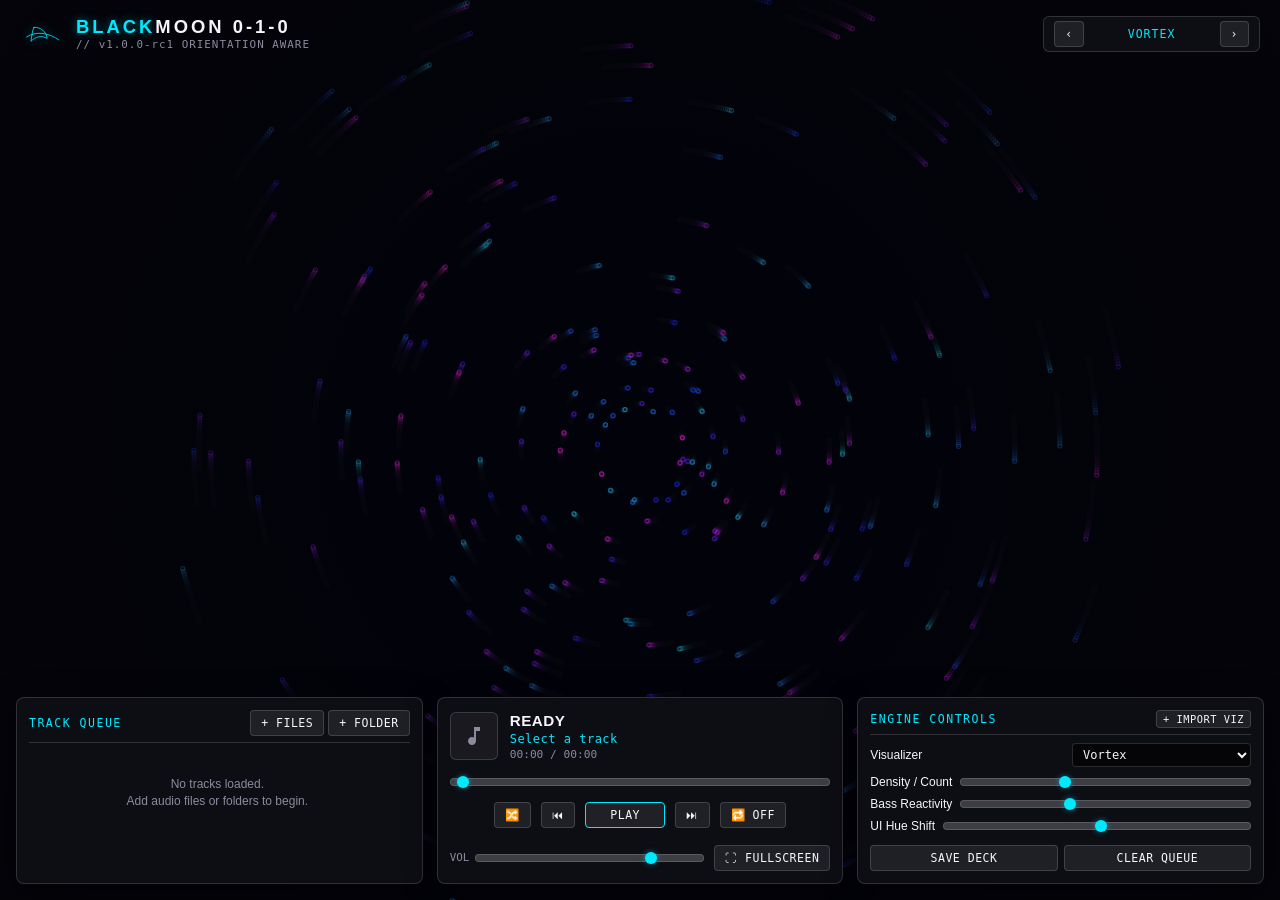
==== commit a3fa8c5a: "Create index.html" ====
--- a/index.html
+++ b/index.html
@@ -6,7 +6,7 @@
   <meta charset="UTF-8" />
   <meta name="viewport" content="width=device-width, initial-scale=1.0, maximum-scale=1.0, user-scalable=no, viewport-fit=cover" />
   <meta name="theme-color" content="#07070b" />
-  <title>BLACKMOON 0-1-0 // v0.9.9d - FINAL RELEASE CANDIDATE</title>
+  <title>BLACKMOON 0-1-0 // v1.0.0-rc1 ORIENTATION AWARE</title>
   <style>
     :root {
       --ui-hue: 185;
@@ -56,17 +56,67 @@
       z-index: 2;
     }
 
+    /* Primary HUD layer */
     #hud-layer {
       position: absolute;
       inset: 0;
       z-index: 10;
       pointer-events: none;
-      transition: opacity 0.6s ease;
+      transition: opacity 0.6s ease, visibility 0.6s ease;
       opacity: 1;
+      visibility: visible;
     }
 
     #hud-layer.hud-idle {
       opacity: 0;
+      visibility: hidden;
+    }
+
+    /* -------------------------------------------------------------
+       MOBILE ORIENTATION BRANCHING
+       Portrait on touch/mobile screens: Pure visualizer mode (HUD hidden)
+       Landscape or desktop: Full console controls visible
+       ------------------------------------------------------------- */
+    @media (orientation: portrait) and (max-width: 900px) {
+      #hud-layer {
+        display: none !important;
+      }
+      #portrait-hint {
+        display: flex !important;
+      }
+    }
+
+    /* Lightweight subtle hint when in portrait on phones */
+    #portrait-hint {
+      position: absolute;
+      bottom: 24px;
+      left: 50%;
+      transform: translateX(-50%);
+      z-index: 15;
+      display: none;
+      align-items: center;
+      gap: 8px;
+      background: rgba(14, 14, 22, 0.75);
+      border: 1px solid var(--panel-border);
+      padding: 8px 16px;
+      border-radius: 20px;
+      font-family: var(--font-mono);
+      font-size: 0.72rem;
+      color: var(--text-muted);
+      letter-spacing: 0.5px;
+      backdrop-filter: blur(8px);
+      pointer-events: auto;
+      transition: opacity 1s ease;
+      animation: pulse-hint 4s infinite ease-in-out;
+    }
+
+    #portrait-hint span.accent {
+      color: var(--accent);
+    }
+
+    @keyframes pulse-hint {
+      0%, 100% { opacity: 0.35; }
+      50% { opacity: 0.85; }
     }
 
     header {
@@ -434,14 +484,29 @@
 
     #file-upload-files, #file-upload-dir, #file-import-viz { display: none; }
 
-    @media (max-width: 860px) {
+    @media (max-width: 860px) and (orientation: landscape) {
       .deck-container {
-        flex-direction: column;
-        max-height: 52vh;
-        overflow-y: auto;
-      }
-      .panel { min-width: 100%; }
-      header { flex-direction: column; gap: 8px; align-items: flex-start; }
+        max-height: 48vh;
+        gap: 8px;
+        bottom: 8px;
+        left: 8px;
+        right: 8px;
+      }
+      .panel {
+        padding: 8px;
+        min-width: 180px;
+      }
+      header {
+        top: 8px;
+        left: 10px;
+        right: 10px;
+      }
+      .brand-title {
+        font-size: 0.95rem;
+      }
+      .brand-sub {
+        display: none;
+      }
     }
   </style>
 </head>
@@ -449,6 +514,15 @@
 
   <canvas id="visualizer-canvas"></canvas>
   <div class="screen-fade"></div>
+
+  <!-- PORTRAIT PHONE HINT -->
+  <div id="portrait-hint">
+    <svg width="16" height="16" viewBox="0 0 24 24" fill="none" stroke="currentColor" stroke-width="2">
+      <rect x="5" y="2" width="14" height="20" rx="2" ry="2"></rect>
+      <line x1="12" y1="18" x2="12.01" y2="18"></line>
+    </svg>
+    <span>Rotate to <span class="accent">Landscape</span> for controls</span>
+  </div>
 
   <div id="hud-layer">
     <header>
@@ -459,7 +533,7 @@
         </svg>
         <div>
           <div class="brand-title"><span class="accent-text">BLACK</span>MOON 0-1-0</div>
-          <div class="brand-sub">// v0.9.9d - FINAL RELEASE CANDIDATE</div>
+          <div class="brand-sub">// v1.0.0-rc1 ORIENTATION AWARE</div>
         </div>
       </div>
 
@@ -738,7 +812,7 @@
       /* =========================================================
          STATE & CONFIG PERSISTENCE
          ========================================================= */
-      const STORAGE_KEY = "bm_099d_state";
+      const STORAGE_KEY = "bm_100_state";
       const MODES = [
         "vortex", "warp", "bars", "cybergrid", 
         "nebula", "starfield", "ring", "tunnel", 
@@ -1416,125 +1490,125 @@
               grad.addColorStop(0, `hsla(${hue}, 95%, 55%, ${0.28 + effectiveBass * 0.45})`);
               grad.addColorStop(1, "rgba(7, 7, 11, 0)");
 
-            ctx.fillStyle = grad;
+              ctx.fillStyle = grad;
+              ctx.beginPath();
+              ctx.arc(x, y, 210 + effectiveBass * 140, 0, Math.PI * 2);
+              ctx.fill();
+            }
+            ctx.restore();
+            break;
+          }
+
+          case "starfield": {
+            ctx.save();
+            ctx.translate(cx, cy);
+            for (let i = 0; i < activeCount; i++) {
+              const p = particles[i];
+              p.z -= 4 + (effectiveBass * 28);
+              if (p.z <= 1) {
+                p.z = 1000;
+                p.x = (Math.random() - 0.5) * canvas.width * 2;
+                p.y = (Math.random() - 0.5) * canvas.height * 2;
+              }
+
+              const k = 250 / p.z;
+              const px = p.x * k;
+              const py = p.y * k;
+              const size = Math.max(1, (1 - p.z / 1000) * 5 * (1 + effectiveBass * 1.5));
+
+              const hue = (currentHue + (1 - p.z / 1000) * 80) % 360;
+              ctx.fillStyle = `hsla(${hue}, 90%, 65%, ${1 - p.z / 1000})`;
+              ctx.beginPath();
+              ctx.arc(px, py, size, 0, Math.PI * 2);
+              ctx.fill();
+            }
+            ctx.restore();
+            break;
+          }
+
+          case "ring": {
+            ctx.save();
+            ctx.translate(cx, cy);
+            const baseRadius = Math.min(cx, cy) * 0.4;
+            const points = Math.floor(120 * appState.density);
             ctx.beginPath();
-            ctx.arc(x, y, 210 + effectiveBass * 140, 0, Math.PI * 2);
-            ctx.fill();
-          }
-          ctx.restore();
-          break;
-        }
-
-        case "starfield": {
-          ctx.save();
-          ctx.translate(cx, cy);
-          for (let i = 0; i < activeCount; i++) {
-            const p = particles[i];
-            p.z -= 4 + (effectiveBass * 28);
-            if (p.z <= 1) {
-              p.z = 1000;
-              p.x = (Math.random() - 0.5) * canvas.width * 2;
-              p.y = (Math.random() - 0.5) * canvas.height * 2;
+            for (let i = 0; i <= points; i++) {
+              const angle = (i / points) * Math.PI * 2;
+              const freqVal = freqData ? (freqData[i % freqData.length] / 255) : 0;
+              const r = baseRadius + (freqVal * 130 * effectiveBass);
+              const x = Math.cos(angle) * r;
+              const y = Math.sin(angle) * r;
+              if (i === 0) ctx.moveTo(x, y);
+              else ctx.lineTo(x, y);
             }
-
-            const k = 250 / p.z;
-            const px = p.x * k;
-            const py = p.y * k;
-            const size = Math.max(1, (1 - p.z / 1000) * 5 * (1 + effectiveBass * 1.5));
-
-            const hue = (currentHue + (1 - p.z / 1000) * 80) % 360;
-            ctx.fillStyle = `hsla(${hue}, 90%, 65%, ${1 - p.z / 1000})`;
-            ctx.beginPath();
-            ctx.arc(px, py, size, 0, Math.PI * 2);
-            ctx.fill();
-          }
-          ctx.restore();
-          break;
-        }
-
-        case "ring": {
-          ctx.save();
-          ctx.translate(cx, cy);
-          const baseRadius = Math.min(cx, cy) * 0.4;
-          const points = Math.floor(120 * appState.density);
-          ctx.beginPath();
-          for (let i = 0; i <= points; i++) {
-            const angle = (i / points) * Math.PI * 2;
-            const freqVal = freqData ? (freqData[i % freqData.length] / 255) : 0;
-            const r = baseRadius + (freqVal * 130 * effectiveBass);
-            const x = Math.cos(angle) * r;
-            const y = Math.sin(angle) * r;
-            if (i === 0) ctx.moveTo(x, y);
-            else ctx.lineTo(x, y);
-          }
-          ctx.closePath();
-          ctx.strokeStyle = `hsl(${currentHue}, 100%, 60%)`;
-          ctx.lineWidth = 2 + effectiveBass * 4;
-          ctx.stroke();
-          ctx.restore();
-          break;
-        }
-
-        case "tunnel": {
-          ctx.save();
-          ctx.translate(cx, cy);
-          const rings = Math.floor(12 * appState.density);
-          for (let i = 1; i <= rings; i++) {
-            const progress = (i / rings + (globalTick * 0.5)) % 1;
-            const r = progress * Math.min(cx, cy) * 1.3;
-            const alpha = progress * (0.2 + effectiveBass * 0.8);
-            ctx.beginPath();
-            ctx.arc(0, 0, Math.max(2, r), 0, Math.PI * 2);
-            ctx.strokeStyle = `hsla(${(currentHue + i * 15) % 360}, 95%, 60%, ${alpha})`;
-            ctx.lineWidth = 1.5 + (effectiveBass * 3);
-            ctx.stroke();
-          }
-          ctx.restore();
-          break;
-        }
-
-        case "oscilloscope": {
-          if (!timeData) break;
-          ctx.save();
-          ctx.beginPath();
-          const sliceWidth = canvas.width / timeData.length;
-          let x = 0;
-          for (let i = 0; i < timeData.length; i++) {
-            const v = (timeData[i] / 128.0) - 1.0;
-            const y = cy + (v * cy * 0.65 * effectiveBass);
-            if (i === 0) ctx.moveTo(x, y);
-            else ctx.lineTo(x, y);
-            x += sliceWidth;
-          }
-          ctx.strokeStyle = `hsl(${currentHue}, 100%, 65%)`;
-          ctx.lineWidth = 2.5 + effectiveBass * 3;
-          ctx.stroke();
-          ctx.restore();
-          break;
-        }
-
-        case "quantum": {
-          ctx.save();
-          ctx.translate(cx, cy);
-          const pulseCount = Math.floor(7 * appState.density);
-          for (let i = 0; i < pulseCount; i++) {
-            const pulseRadius = (Math.sin(globalTick + i * 0.8) * 0.5 + 0.5) * Math.min(cx, cy) * 0.7;
-            const dynamicRadius = pulseRadius * (1 + effectiveBass * 0.6);
-            ctx.beginPath();
-            ctx.arc(0, 0, Math.max(1, dynamicRadius), 0, Math.PI * 2);
-            ctx.strokeStyle = `hsla(${(currentHue + i * 40) % 360}, 90%, 60%, ${0.3 + effectiveBass * 0.6})`;
+            ctx.closePath();
+            ctx.strokeStyle = `hsl(${currentHue}, 100%, 60%)`;
             ctx.lineWidth = 2 + effectiveBass * 4;
             ctx.stroke();
+            ctx.restore();
+            break;
           }
-          ctx.restore();
-          break;
-        }
-      }
-    }
-
-    loadSavedConfig();
-    renderFrame();
-  });
+
+          case "tunnel": {
+            ctx.save();
+            ctx.translate(cx, cy);
+            const rings = Math.floor(12 * appState.density);
+            for (let i = 1; i <= rings; i++) {
+              const progress = (i / rings + (globalTick * 0.5)) % 1;
+              const r = progress * Math.min(cx, cy) * 1.3;
+              const alpha = progress * (0.2 + effectiveBass * 0.8);
+              ctx.beginPath();
+              ctx.arc(0, 0, Math.max(2, r), 0, Math.PI * 2);
+              ctx.strokeStyle = `hsla(${(currentHue + i * 15) % 360}, 95%, 60%, ${alpha})`;
+              ctx.lineWidth = 1.5 + (effectiveBass * 3);
+              ctx.stroke();
+            }
+            ctx.restore();
+            break;
+          }
+
+          case "oscilloscope": {
+            if (!timeData) break;
+            ctx.save();
+            ctx.beginPath();
+            const sliceWidth = canvas.width / timeData.length;
+            let x = 0;
+            for (let i = 0; i < timeData.length; i++) {
+              const v = (timeData[i] / 128.0) - 1.0;
+              const y = cy + (v * cy * 0.65 * effectiveBass);
+              if (i === 0) ctx.moveTo(x, y);
+              else ctx.lineTo(x, y);
+              x += sliceWidth;
+            }
+            ctx.strokeStyle = `hsl(${currentHue}, 100%, 65%)`;
+            ctx.lineWidth = 2.5 + effectiveBass * 3;
+            ctx.stroke();
+            ctx.restore();
+            break;
+          }
+
+          case "quantum": {
+            ctx.save();
+            ctx.translate(cx, cy);
+            const pulseCount = Math.floor(7 * appState.density);
+            for (let i = 0; i < pulseCount; i++) {
+              const pulseRadius = (Math.sin(globalTick + i * 0.8) * 0.5 + 0.5) * Math.min(cx, cy) * 0.7;
+              const dynamicRadius = pulseRadius * (1 + effectiveBass * 0.6);
+              ctx.beginPath();
+              ctx.arc(0, 0, Math.max(1, dynamicRadius), 0, Math.PI * 2);
+              ctx.strokeStyle = `hsla(${(currentHue + i * 40) % 360}, 90%, 60%, ${0.3 + effectiveBass * 0.6})`;
+              ctx.lineWidth = 2 + effectiveBass * 4;
+              ctx.stroke();
+            }
+            ctx.restore();
+            break;
+          }
+        }
+      }
+
+      loadSavedConfig();
+      renderFrame();
+    });
   </script>
 </body>
 </html>
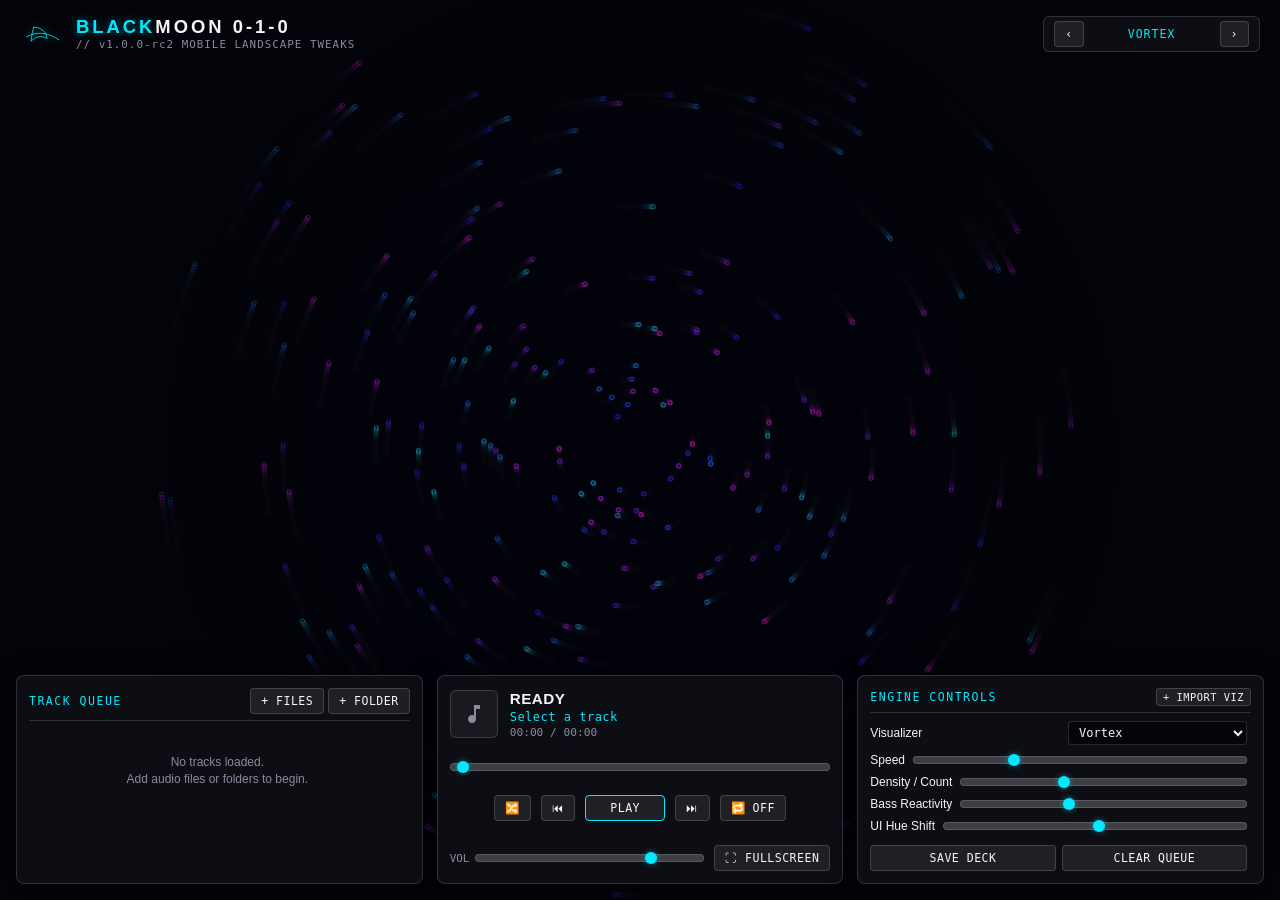
==== commit ebb1c872: "Update index.html" ====
--- a/index.html
+++ b/index.html
@@ -1,12 +1,10 @@
-index.html
-
-<!DOCTYPE html>
+html_v100_content = """<!DOCTYPE html>
 <html lang="en">
 <head>
   <meta charset="UTF-8" />
   <meta name="viewport" content="width=device-width, initial-scale=1.0, maximum-scale=1.0, user-scalable=no, viewport-fit=cover" />
   <meta name="theme-color" content="#07070b" />
-  <title>BLACKMOON 0-1-0 // v1.0.0-rc1 ORIENTATION AWARE</title>
+  <title>BLACKMOON 0-1-0 // v1.0.0-rc2 MOBILE LANDSCAPE TWEAKS</title>
   <style>
     :root {
       --ui-hue: 185;
@@ -72,11 +70,7 @@
       visibility: hidden;
     }
 
-    /* -------------------------------------------------------------
-       MOBILE ORIENTATION BRANCHING
-       Portrait on touch/mobile screens: Pure visualizer mode (HUD hidden)
-       Landscape or desktop: Full console controls visible
-       ------------------------------------------------------------- */
+    /* MOBILE ORIENTATION BRANCHING */
     @media (orientation: portrait) and (max-width: 900px) {
       #hud-layer {
         display: none !important;
@@ -86,7 +80,6 @@
       }
     }
 
-    /* Lightweight subtle hint when in portrait on phones */
     #portrait-hint {
       position: absolute;
       bottom: 24px;
@@ -192,7 +185,7 @@
       justify-content: space-between;
       align-items: stretch;
       gap: 14px;
-      max-height: 42vh;
+      max-height: 44vh;
       pointer-events: auto;
     }
 
@@ -222,6 +215,17 @@
       align-items: center;
       border-bottom: 1px solid var(--panel-border);
       padding-bottom: 6px;
+      flex-shrink: 0;
+    }
+
+    /* Scrollable body inside panels */
+    .panel-scroll-body {
+      overflow-y: auto;
+      flex: 1;
+      display: flex;
+      flex-direction: column;
+      gap: 8px;
+      padding-right: 4px;
     }
 
     .playlist-scroll {
@@ -444,6 +448,7 @@
     .btn-row {
       display: flex;
       gap: 6px;
+      flex-shrink: 0;
     }
 
     .control-row {
@@ -452,6 +457,7 @@
       align-items: center;
       font-size: 0.75rem;
       gap: 8px;
+      flex-shrink: 0;
     }
 
     select, input[type="range"] {
@@ -484,9 +490,9 @@
 
     #file-upload-files, #file-upload-dir, #file-import-viz { display: none; }
 
-    @media (max-width: 860px) and (orientation: landscape) {
+    @media (max-width: 900px) and (orientation: landscape) {
       .deck-container {
-        max-height: 48vh;
+        max-height: 58vh;
         gap: 8px;
         bottom: 8px;
         left: 8px;
@@ -495,9 +501,17 @@
       .panel {
         padding: 8px;
         min-width: 180px;
+        gap: 6px;
+      }
+      .panel-scroll-body {
+        gap: 6px;
+      }
+      .control-row {
+        font-size: 0.7rem;
+        gap: 6px;
       }
       header {
-        top: 8px;
+        top: 6px;
         left: 10px;
         right: 10px;
       }
@@ -533,7 +547,7 @@
         </svg>
         <div>
           <div class="brand-title"><span class="accent-text">BLACK</span>MOON 0-1-0</div>
-          <div class="brand-sub">// v1.0.0-rc1 ORIENTATION AWARE</div>
+          <div class="brand-sub">// v1.0.0-rc2 MOBILE LANDSCAPE TWEAKS</div>
         </div>
       </div>
 
@@ -601,43 +615,50 @@
         </div>
       </div>
 
-      <!-- PANEL 3: CONTROLS -->
+      <!-- PANEL 3: CONTROLS (NOW FULLY SCROLLABLE) -->
       <div class="panel">
         <div class="panel-title">
           <span>Engine Controls</span>
           <label for="file-import-viz" class="button" style="padding: 2px 6px; font-size: 0.65rem;" title="Import .milk or .json preset">+ Import Viz</label>
           <input type="file" id="file-import-viz" accept=".milk,.json,.txt" />
         </div>
-        <div class="control-row">
-          <span>Visualizer</span>
-          <select id="select-engine">
-            <option value="vortex">Vortex</option>
-            <option value="warp">Hyperspace (Classic)</option>
-            <option value="bars">Spectrum Bars (Grok)</option>
-            <option value="cybergrid">Reactive Cyber Grid</option>
-            <option value="nebula">Nebula</option>
-            <option value="starfield">Starfield (Color)</option>
-            <option value="ring">Ring</option>
-            <option value="tunnel">Tunnel</option>
-            <option value="oscilloscope">Oscilloscope</option>
-            <option value="quantum">Quantum Pulse</option>
-          </select>
-        </div>
-        <div class="control-row">
-          <span>Density / Count</span>
-          <input type="range" id="slider-density" min="0.2" max="2.5" step="0.1" value="1.0" />
-        </div>
-        <div class="control-row">
-          <span>Bass Reactivity</span>
-          <input type="range" id="slider-reactivity" min="0.5" max="3.5" step="0.1" value="1.6" />
-        </div>
-        <div class="control-row">
-          <span>UI Hue Shift</span>
-          <input type="range" id="slider-app-hue" min="0" max="360" step="1" value="185" />
-        </div>
-        <div class="btn-row" style="margin-top: 4px;">
-          <button id="btn-save-preset" style="flex: 1;">Save Deck</button>
-          <button id="btn-clear-queue" style="flex: 1;">Clear Queue</button>
+        
+        <div class="panel-scroll-body">
+          <div class="control-row">
+            <span>Visualizer</span>
+            <select id="select-engine">
+              <option value="vortex">Vortex</option>
+              <option value="warp">Hyperspace (Classic)</option>
+              <option value="bars">Spectrum Bars (Grok)</option>
+              <option value="cybergrid">Reactive Cyber Grid</option>
+              <option value="nebula">Nebula</option>
+              <option value="starfield">Starfield (Color)</option>
+              <option value="ring">Ring</option>
+              <option value="tunnel">Tunnel</option>
+              <option value="oscilloscope">Oscilloscope</option>
+              <option value="quantum">Quantum Pulse</option>
+            </select>
+          </div>
+          <div class="control-row">
+            <span>Speed</span>
+            <input type="range" id="slider-speed" min="0.2" max="3.0" step="0.1" value="1.0" />
+          </div>
+          <div class="control-row">
+            <span>Density / Count</span>
+            <input type="range" id="slider-density" min="0.2" max="2.5" step="0.1" value="1.0" />
+          </div>
+          <div class="control-row">
+            <span>Bass Reactivity</span>
+            <input type="range" id="slider-reactivity" min="0.5" max="3.5" step="0.1" value="1.6" />
+          </div>
+          <div class="control-row">
+            <span>UI Hue Shift</span>
+            <input type="range" id="slider-app-hue" min="0" max="360" step="1" value="185" />
+          </div>
+          <div class="btn-row" style="margin-top: 4px;">
+            <button id="btn-save-preset" style="flex: 1;">Save Deck</button>
+            <button id="btn-clear-queue" style="flex: 1;">Clear Queue</button>
+          </div>
         </div>
       </div>
     </div>
@@ -733,14 +754,14 @@
                     if (frameId === "TIT2") {
                       try {
                         const raw = new Uint8Array(buffer, frameDataOffset, frameDataSize);
-                        title = (encoding === 1 || encoding === 2 ? new TextDecoder("utf-16") : new TextDecoder("utf-8")).decode(raw).replace(/\0/g, "").trim();
+                        title = (encoding === 1 || encoding === 2 ? new TextDecoder("utf-16") : new TextDecoder("utf-8")).decode(raw).replace(/\\0/g, "").trim();
                       } catch (_) {}
                     }
 
                     if (frameId === "TPE1") {
                       try {
                         const raw = new Uint8Array(buffer, frameDataOffset, frameDataSize);
-                        artist = (encoding === 1 || encoding === 2 ? new TextDecoder("utf-16") : new TextDecoder("utf-8")).decode(raw).replace(/\0/g, "").trim();
+                        artist = (encoding === 1 || encoding === 2 ? new TextDecoder("utf-16") : new TextDecoder("utf-8")).decode(raw).replace(/\\0/g, "").trim();
                       } catch (_) {}
                     }
 
@@ -798,7 +819,7 @@
       }
 
       function parseTrackMeta(fileName) {
-        const clean = fileName.replace(/\.[^/.]+$/, "");
+        const clean = fileName.replace(/\\.[^/.]+$/, "");
         if (clean.includes(" - ")) {
           const parts = clean.split(" - ");
           return {
@@ -821,6 +842,7 @@
 
       let appState = {
         mode: "vortex",
+        speed: 1.0,
         density: 1.0,
         reactivity: 1.6,
         hue: 185,
@@ -838,6 +860,8 @@
         applyAppHue(appState.hue);
         const selEngine = document.getElementById("select-engine");
         if (selEngine) selEngine.value = appState.mode;
+        const sSpeed = document.getElementById("slider-speed");
+        if (sSpeed) sSpeed.value = appState.speed;
         const sDensity = document.getElementById("slider-density");
         if (sDensity) sDensity.value = appState.density;
         const sReact = document.getElementById("slider-reactivity");
@@ -915,7 +939,7 @@
 
       async function appendAudioFiles(files) {
         if (!files || !files.length) return;
-        const incoming = Array.from(files).filter(f => f.type.startsWith("audio/") || /\.(mp3|wav|ogg|flac|m4a)$/i.test(f.name));
+        const incoming = Array.from(files).filter(f => f.type.startsWith("audio/") || /\\.(mp3|wav|ogg|flac|m4a)$/i.test(f.name));
         if (!incoming.length) return;
 
         const wasEmpty = queue.length === 0;
@@ -980,6 +1004,7 @@
             try {
               const content = event.target.result;
               const parsed = JSON.parse(content);
+              if (parsed.speed) appState.speed = parseFloat(parsed.speed);
               if (parsed.reactivity) appState.reactivity = parseFloat(parsed.reactivity);
               if (parsed.hue) applyAppHue(parseInt(parsed.hue, 10));
               if (parsed.density) appState.density = parseFloat(parsed.density);
@@ -1234,12 +1259,13 @@
       }
 
       /* =========================================================
-         ENGINE SELECTION
+         ENGINE SELECTION & CONTROLS
          ========================================================= */
       const selectEngine = document.getElementById("select-engine");
       const quickVizName = document.getElementById("quick-viz-name");
       const btnQuickPrev = document.getElementById("btn-quick-prev");
       const btnQuickNext = document.getElementById("btn-quick-next");
+      const sliderSpeed = document.getElementById("slider-speed");
       const sliderDensity = document.getElementById("slider-density");
       const sliderHue = document.getElementById("slider-app-hue");
       const sliderReactivity = document.getElementById("slider-reactivity");
@@ -1273,6 +1299,13 @@
         });
       }
 
+      if (sliderSpeed) {
+        sliderSpeed.addEventListener("input", (e) => {
+          appState.speed = parseFloat(e.target.value);
+          saveConfig();
+        });
+      }
+
       if (sliderDensity) {
         sliderDensity.addEventListener("input", (e) => {
           appState.density = parseFloat(e.target.value);
@@ -1303,7 +1336,7 @@
       }
 
       /* =========================================================
-         CANVAS ENGINE (PROTECTED INITIALIZATION)
+         CANVAS ENGINE (PROTECTED INITIALIZATION + SPEED)
          ========================================================= */
       const canvas = document.getElementById("visualizer-canvas");
       const ctx = canvas.getContext("2d");
@@ -1349,11 +1382,12 @@
         const cx = (canvas.width || 1280) / 2;
         const cy = (canvas.height || 720) / 2;
         const currentHue = appState.hue;
+        const speedMult = appState.speed || 1.0;
 
         ctx.fillStyle = "rgba(7, 7, 11, 0.28)";
         ctx.fillRect(0, 0, canvas.width, canvas.height);
 
-        globalTick += 0.01 + (effectiveBass * 0.04);
+        globalTick += (0.01 + (effectiveBass * 0.04)) * speedMult;
 
         switch (appState.mode) {
           case "vortex": {
@@ -1361,7 +1395,7 @@
             ctx.translate(cx, cy);
             for (let i = 0; i < activeCount; i++) {
               const p = particles[i];
-              p.angle += 0.006 + (effectiveBass * 0.02);
+              p.angle += (0.006 + (effectiveBass * 0.02)) * speedMult;
               const r = p.radius + Math.sin(globalTick + i) * 35 * effectiveBass;
               const px = Math.cos(p.angle) * r;
               const py = Math.sin(p.angle) * r;
@@ -1381,7 +1415,7 @@
           case "warp": {
             ctx.save();
             ctx.translate(cx, cy);
-            const warpSpeed = 8 + (effectiveBass * 45);
+            const warpSpeed = (8 + (effectiveBass * 45)) * speedMult;
             for (let i = 0; i < activeCount; i++) {
               const p = particles[i];
               const prevZ = p.z;
@@ -1431,7 +1465,7 @@
               const y = canvas.height * 0.78 - h;
 
               if (h > barPeaks[i]) barPeaks[i] = h;
-              else barPeaks[i] = Math.max(0, barPeaks[i] - 3.5);
+              else barPeaks[i] = Math.max(0, barPeaks[i] - 3.5 * speedMult);
 
               const hue = (currentHue + (i * 3)) % 360;
               ctx.fillStyle = `hsl(${hue}, 95%, 60%)`;
@@ -1504,7 +1538,7 @@
             ctx.translate(cx, cy);
             for (let i = 0; i < activeCount; i++) {
               const p = particles[i];
-              p.z -= 4 + (effectiveBass * 28);
+              p.z -= (4 + (effectiveBass * 28)) * speedMult;
               if (p.z <= 1) {
                 p.z = 1000;
                 p.x = (Math.random() - 0.5) * canvas.width * 2;
@@ -1612,5 +1646,9 @@
   </script>
 </body>
 </html>
-
-Displaying index.html.
+"""
+
+with open("index.html", "w", encoding="utf-8") as f:
+    f.write(html_v100_content)
+
+print("Saved updated index.html successfully, size:", len(html_v100_content))
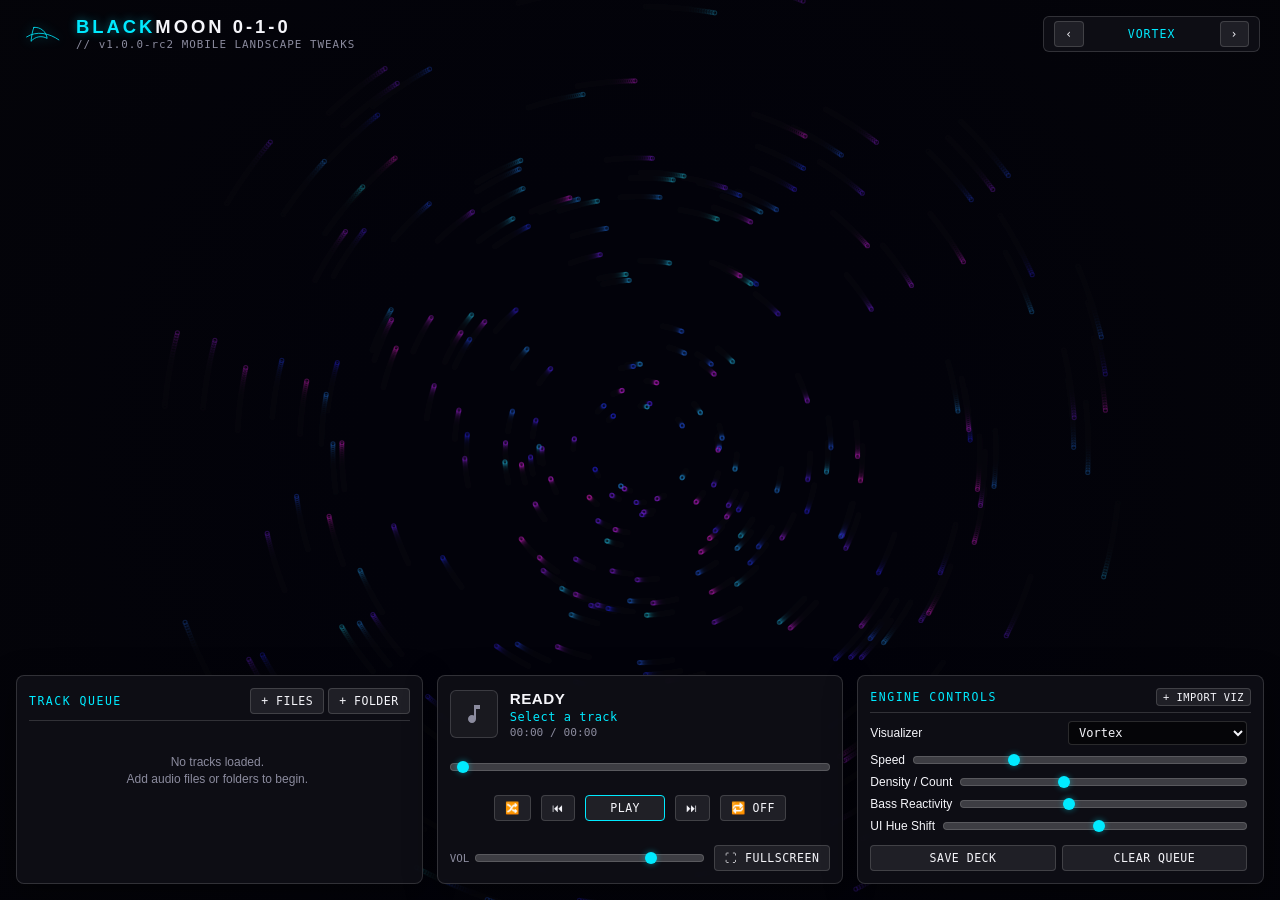
==== commit 91ac098d: "Update index.html" ====
--- a/index.html
+++ b/index.html
@@ -1,4 +1,4 @@
-html_v100_content = """<!DOCTYPE html>
+<!DOCTYPE html>
 <html lang="en">
 <head>
   <meta charset="UTF-8" />
@@ -754,14 +754,14 @@
                     if (frameId === "TIT2") {
                       try {
                         const raw = new Uint8Array(buffer, frameDataOffset, frameDataSize);
-                        title = (encoding === 1 || encoding === 2 ? new TextDecoder("utf-16") : new TextDecoder("utf-8")).decode(raw).replace(/\\0/g, "").trim();
+                        title = (encoding === 1 || encoding === 2 ? new TextDecoder("utf-16") : new TextDecoder("utf-8")).decode(raw).replace(/\0/g, "").trim();
                       } catch (_) {}
                     }
 
                     if (frameId === "TPE1") {
                       try {
                         const raw = new Uint8Array(buffer, frameDataOffset, frameDataSize);
-                        artist = (encoding === 1 || encoding === 2 ? new TextDecoder("utf-16") : new TextDecoder("utf-8")).decode(raw).replace(/\\0/g, "").trim();
+                        artist = (encoding === 1 || encoding === 2 ? new TextDecoder("utf-16") : new TextDecoder("utf-8")).decode(raw).replace(/\0/g, "").trim();
                       } catch (_) {}
                     }
 
@@ -819,7 +819,7 @@
       }
 
       function parseTrackMeta(fileName) {
-        const clean = fileName.replace(/\\.[^/.]+$/, "");
+        const clean = fileName.replace(/\.[^/.]+$/, "");
         if (clean.includes(" - ")) {
           const parts = clean.split(" - ");
           return {
@@ -939,7 +939,7 @@
 
       async function appendAudioFiles(files) {
         if (!files || !files.length) return;
-        const incoming = Array.from(files).filter(f => f.type.startsWith("audio/") || /\\.(mp3|wav|ogg|flac|m4a)$/i.test(f.name));
+        const incoming = Array.from(files).filter(f => f.type.startsWith("audio/") || /\.(mp3|wav|ogg|flac|m4a)$/i.test(f.name));
         if (!incoming.length) return;
 
         const wasEmpty = queue.length === 0;
@@ -1646,9 +1646,3 @@
   </script>
 </body>
 </html>
-"""
-
-with open("index.html", "w", encoding="utf-8") as f:
-    f.write(html_v100_content)
-
-print("Saved updated index.html successfully, size:", len(html_v100_content))
